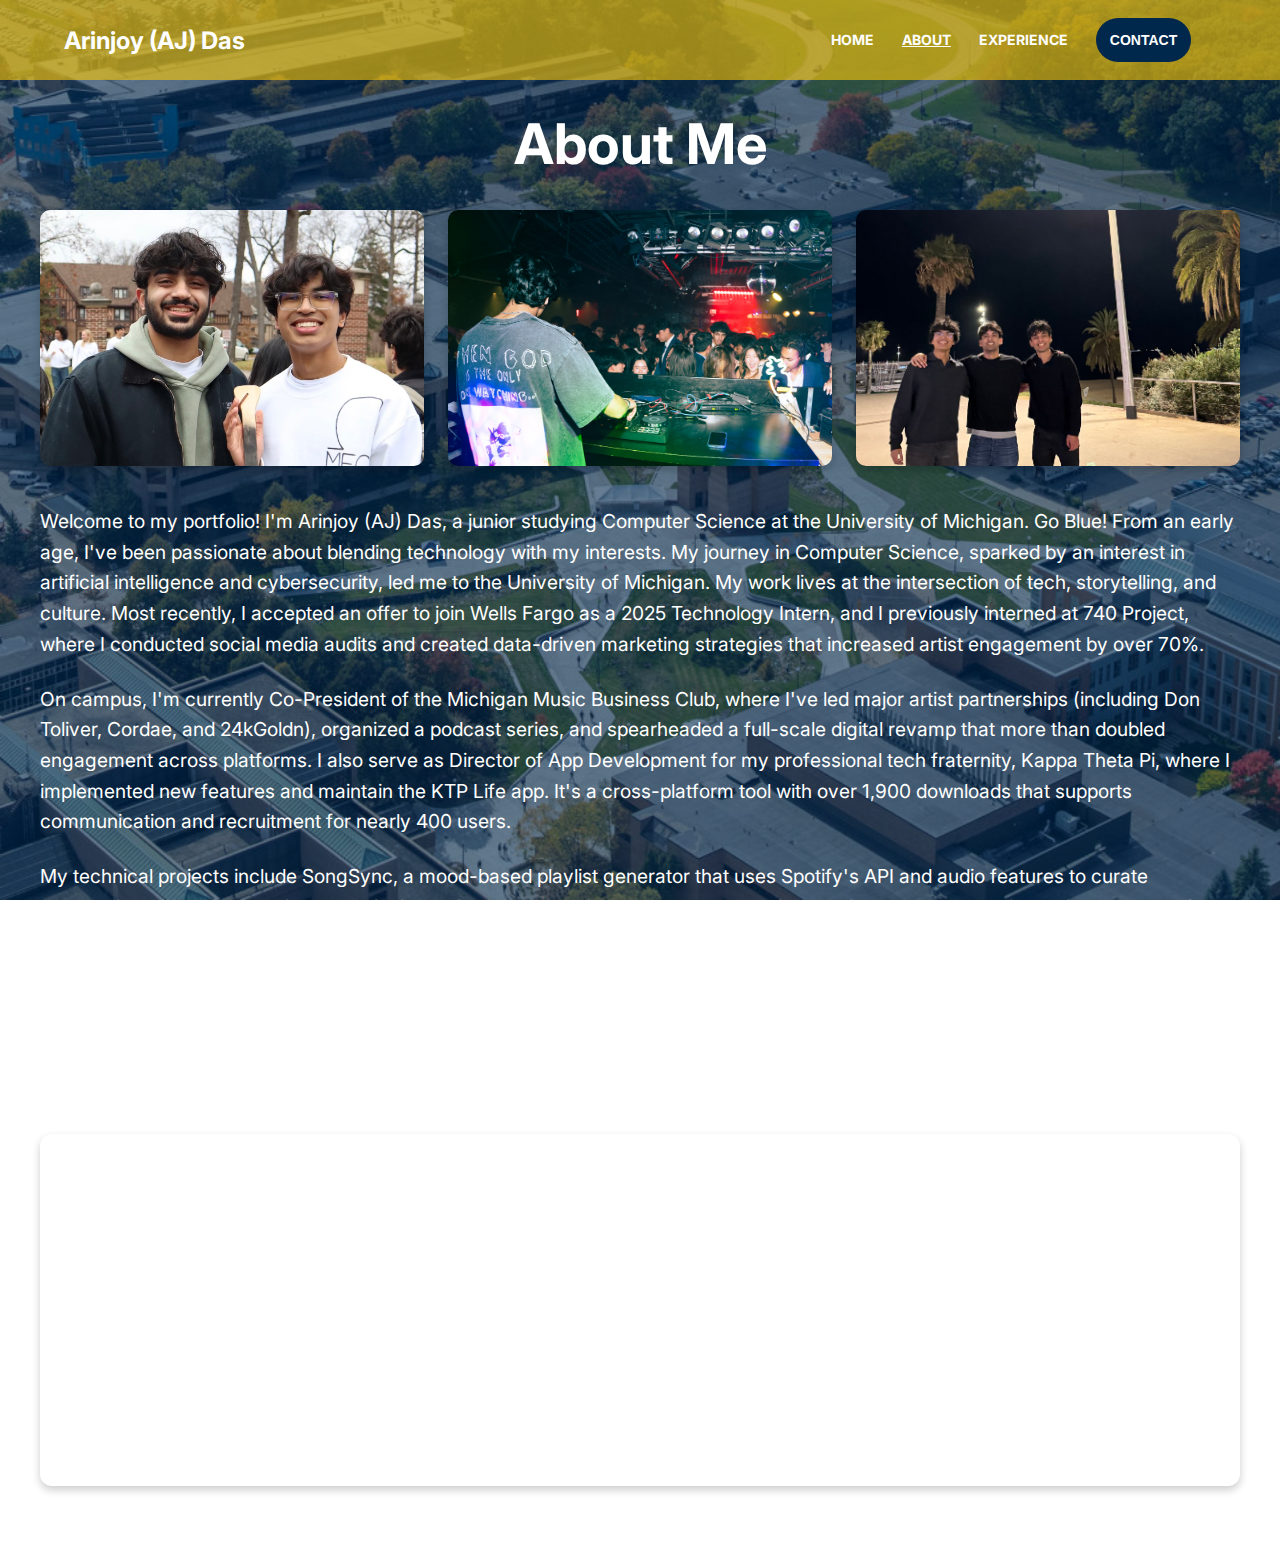
==== about.html @ 524be013 "aboutMe completed" ====
<!DOCTYPE html>
<html lang="en">

<head>
    <meta charset="UTF-8">
    <title>About Me - Arinjoy Das</title>
    <link rel="stylesheet" href="/css/aboutMe_style.css">
    <link rel="preconnect" href="https://fonts.googleapis.com">
    <link rel="preconnect" href="https://fonts.gstatic.com" crossorigin>
    <link href="https://fonts.googleapis.com/css2?family=Inter:wght@100;300;400;500;700;900&display=swap"
        rel="stylesheet">
</head>

<body>
    <header>
        <div class="logo">
            <a href="index.html">Arinjoy (AJ) Das</a>
        </div>
        <nav class="navbar" aria-label="Main site navigation">
            <div class="nav-links">
                <ul>
                    <li><a href="./index.html" class="bold">HOME</a></li>
                    <li><a href="./about.html" class="active bold">ABOUT</a></li>
                    <li><a href="./experience.html" class="bold">EXPERIENCE</a></li>
                    <li class="dropdown">
                        <button class="dropbtn bold">CONTACT</button>
                        <div class="dropdown-content">
                            <a href="https://www.linkedin.com/in/arinjoydas/" target="_blank">LinkedIn</a>
                            <a href="mailto:arinjoy@umich.edu">Email</a>
                            <a href="assets/AJDas_Resumefinal.pdf" target="_blank">Resume</a>
                        </div>
                    </li>
                </ul>
            </div>
        </nav>
    </header>

    <main class="content">
        <section class="hero"></section>
        <div class="center">
            <h1>About Me</h1>
            <div class="image-gallery">
                <div class="image-box">
                    <img src="images/p1.jpg" alt="Me with my big Kushaal">
                </div>
                <div class="image-box">
                    <img src="images/p6.jpg" alt="DJing at LIVE Nightclub">
                </div>
                <div class="image-box">
                    <img src="images/p5.jpg" alt="Friends in Barcelona during Spring Break 2025">
                </div>
            </div>
            <p class="description">
                Welcome to my portfolio! I'm Arinjoy (AJ) Das, a junior studying Computer Science at the University of
                Michigan. Go Blue! From an early age, I've been passionate about blending technology with my interests.
                My journey in Computer Science, sparked by an interest in artificial intelligence and cybersecurity, led
                me to the University of Michigan. My work lives at the intersection of tech, storytelling, and culture.
                Most recently, I accepted an offer to join Wells Fargo as a 2025 Technology Intern, and I previously
                interned at 740 Project, where I conducted social media audits and created data-driven marketing
                strategies that increased artist engagement by over 70%.
            </p>
            <p class="description">
                On campus, I'm currently Co-President of the Michigan Music Business Club, where I've led major artist
                partnerships (including Don Toliver, Cordae, and 24kGoldn), organized a podcast series, and spearheaded
                a full-scale digital revamp that more than doubled engagement across platforms. I also serve as Director
                of App Development for my professional tech fraternity, Kappa Theta Pi, where I implemented new features
                and maintain the KTP Life app. It's a cross-platform tool with over 1,900 downloads that supports
                communication and recruitment for nearly 400 users.
            </p>
            <p class="description">
                My technical projects include SongSync, a mood-based playlist generator that uses Spotify's API and
                audio features to curate personalized listening experiences; MScribe, a Chrome extension that
                auto-summarizes UMich lecture transcripts using AI and RAG; and a Drone Delivery Optimizer, which uses
                graph algorithms to calculate efficient delivery routes. I've developed these tools using Python, C++,
                React, Flutter, Firebase, FastAPI, and more, always with a focus on user experience and accessibility.
            </p>
            <p class="description">
                Outside of coding, I'm a DJ who performs at venues around Ann Arbor, a podcast host, and a storyteller
                at heart. My goal is to keep building tech that resonates with people and creates space for creativity,
                clarity, and connection. Thank you for visiting my portfolio!
            </p>

            <iframe src="https://open.spotify.com/embed/playlist/0xDgmMkchc690qDySY7Jfz?utm_source=generator"
                width="100%" height="352" frameBorder="0" allowfullscreen="" title="Spotify Playlist"
                allow="autoplay; clipboard-write; encrypted-media; fullscreen; picture-in-picture" loading="lazy">
            </iframe>
        </div>
    </main>
</body>

</html>
---- css/aboutMe_style.css ----
html,
body {
    margin: 0;
    padding: 0;
    font-family: 'Inter', sans-serif;
    height: 100%;
}

body {
    background-image: linear-gradient(rgba(0, 39, 76, 0.6), rgba(0, 39, 76, 0.6)),
        url('/images/northcampus.jpg');
    background-size: cover;
    background-attachment: fixed;
    min-height: 100vh;
    display: flex;
    flex-direction: column;
}

.bold {
    font-weight: bold;
}

header {
    position: relative;
    width: 100%;
}

.logo {
    position: absolute;
    left: 4rem;
    top: 50%;
    transform: translateY(-50%);
    font-size: 24px;
    font-weight: bold;
    z-index: 1;
}

.logo a {
    color: #fff;
    text-decoration: none;
}

nav {
    height: 80px;
    background: linear-gradient(rgba(255, 203, 5, 0.6), rgba(255, 203, 5, 0.6));
    display: flex;
    padding: 0 6% 0 6%;
    justify-content: flex-end;
    align-items: center;
}

.nav-links {
    text-align: right;
}

.nav-links ul li {
    list-style: none;
    display: inline-block;
    padding: 8px 12px 8px 12px;
    position: relative;
}

.nav-links ul li::after {
    content: '';
    height: 3px;
    width: 0;
    left: 0;
    background: #ffb700;
    position: absolute;
    left: 50%;
    bottom: -10px;
    transition: width 0.5s, left 0.5s;
    transform: translateX(-50%);
}

.nav-links ul li:hover::after {
    width: 100%;
}

.nav-links ul li a {
    color: #fff;
    text-decoration: none;
    font-size: 14px;
}

.nav-links a.active {
    text-decoration: underline;
}

.content {
    flex: 1;
    display: flex;
    flex-direction: column;
    padding: 0 calc((100vw - 1300px) / 2);
    margin: 0;
}

.hero {
    height: 30px;
}

.center {
    max-width: 1200px;
    margin: 0 auto;
    padding: 0 32px 30px 32px;
}

.center h1 {
    font-size: 3.5rem;
    color: #fff;
    margin: 0 0 32px 0;
    text-align: center;
}

.image-gallery {
    display: grid;
    grid-template-columns: repeat(3, 1fr);
    gap: 24px;
    margin: 0 0 40px 0;
    width: 100%;
}

.image-box {
    position: relative;
    width: 100%;
    padding-top: 66.67%;
    /* This creates a 3:2 aspect ratio */
    border-radius: 10px;
    box-shadow: 0 4px 8px rgba(0, 0, 0, 0.2);
    transition: transform 0.3s;
    overflow: hidden;
}

.image-box:hover {
    transform: translateY(-5px);
}

.image-box img {
    position: absolute;
    top: 0;
    left: 0;
    width: 100%;
    height: 100%;
    object-fit: cover;
    display: block;
}

.description {
    font-size: 1.2rem;
    line-height: 1.6;
    color: #fff;
    margin: 0 0 24px 0;
}

iframe {
    margin: 40px 0 40px 0;
    border-radius: 12px;
    box-shadow: 0 4px 8px rgba(0, 0, 0, 0.2);
}

.dropbtn {
    background-color: #00274C;
    color: white;
    border-radius: 50px;
    padding: 14px 14px 14px 14px;
    font-size: 14px;
    border: none;
    cursor: pointer;
}

.dropdown {
    position: relative;
    display: inline-block;
}

.dropdown-content {
    display: none;
    position: absolute;
    background-color: rgba(0, 39, 76, 0.9);
    min-width: 160px;
    box-shadow: 0px 8px 16px 0px rgba(0, 0, 0, 0.2);
    z-index: 1;
    border-radius: 10px;
    transform: translateX(-25%);
}

.dropdown-content a {
    color: #fff;
    padding: 12px 16px 12px 16px;
    text-decoration: none;
    display: block;
    text-align: center;
}

.dropdown-content a:hover {
    background-color: rgba(255, 203, 5, 0.6);
    border-radius: 10px;
}

.dropdown:hover .dropbtn {
    background-color: #00274C;
}

.dropdown:hover .dropdown-content,
.dropdown-content:hover {
    display: block;
}

@media screen and (max-width: 1024px) {
    .image-gallery {
        grid-template-columns: repeat(2, 1fr);
    }
}

@media screen and (max-width: 768px) {
    .content {
        padding: 16px 16px 16px 16px;
    }

    .center {
        padding: 0 16px 0 16px;
    }

    .center h1 {
        font-size: 2.5rem;
        margin: 0 0 24px 0;
    }

    .image-gallery {
        grid-template-columns: 1fr;
    }

    .nav-links ul {
        position: absolute;
        top: 100%;
        left: 0;
        background: rgba(0, 39, 76, 0.9);
        width: 100%;
        display: none;
    }

    .nav-links.active ul {
        display: block;
    }

    .nav-links ul li {
        display: block;
        text-align: center;
    }

    .nav-links ul li a {
        font-size: 12px;
    }
}
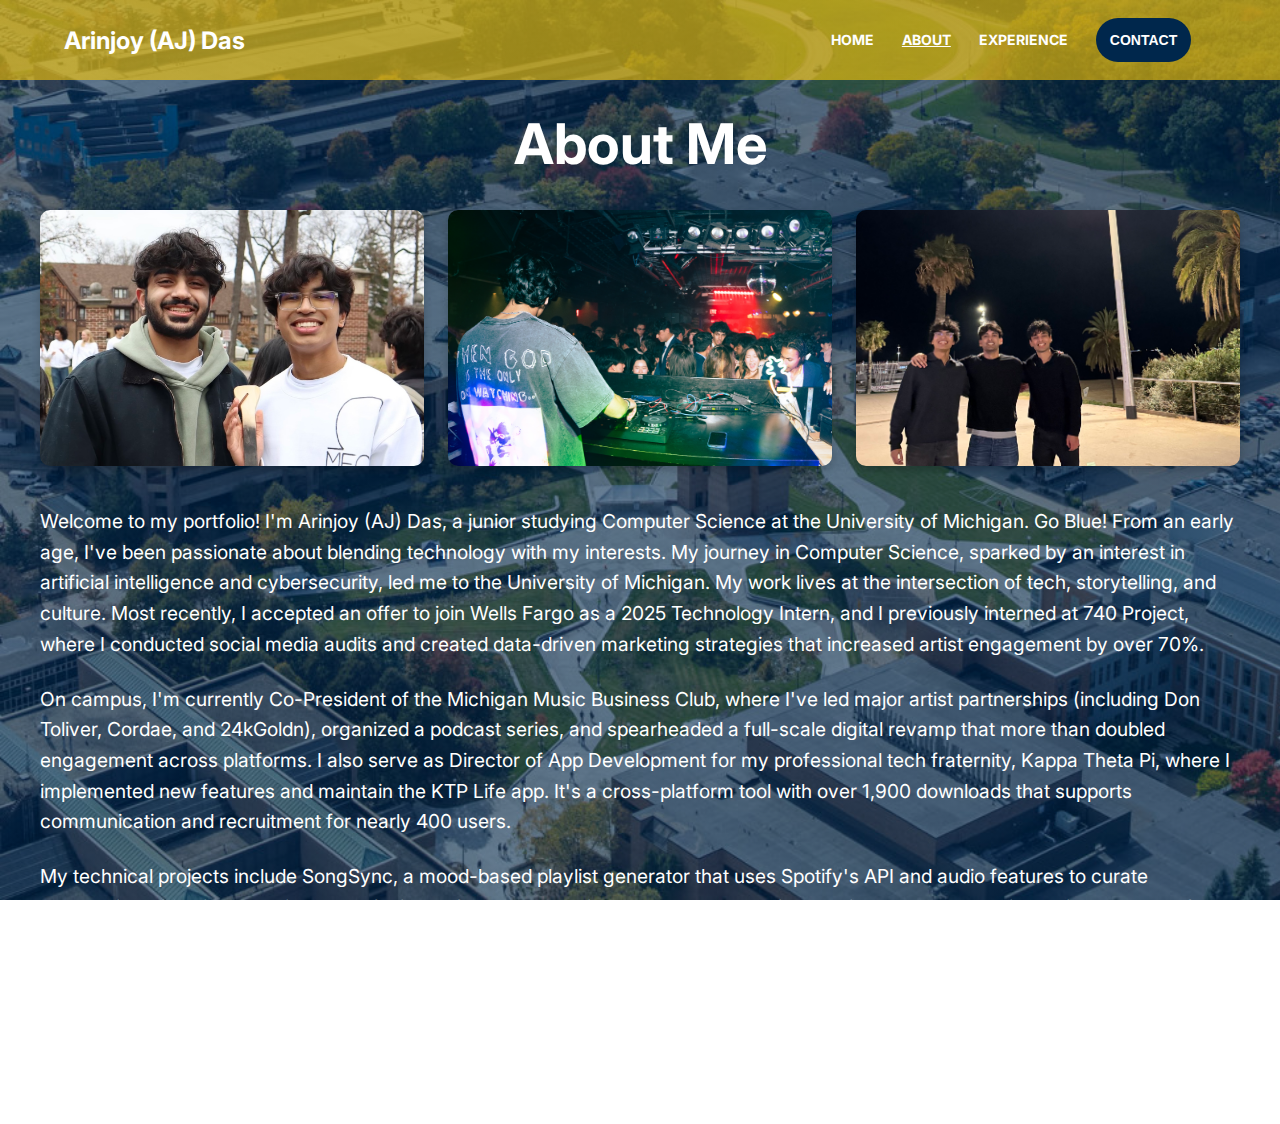
==== commit 1ef6084d: "removed spotify playlist" ====
--- a/about.html
+++ b/about.html
@@ -79,11 +79,6 @@
                 at heart. My goal is to keep building tech that resonates with people and creates space for creativity,
                 clarity, and connection. Thank you for visiting my portfolio!
             </p>
-
-            <iframe src="https://open.spotify.com/embed/playlist/0xDgmMkchc690qDySY7Jfz?utm_source=generator"
-                width="100%" height="352" frameBorder="0" allowfullscreen="" title="Spotify Playlist"
-                allow="autoplay; clipboard-write; encrypted-media; fullscreen; picture-in-picture" loading="lazy">
-            </iframe>
         </div>
     </main>
 </body>
